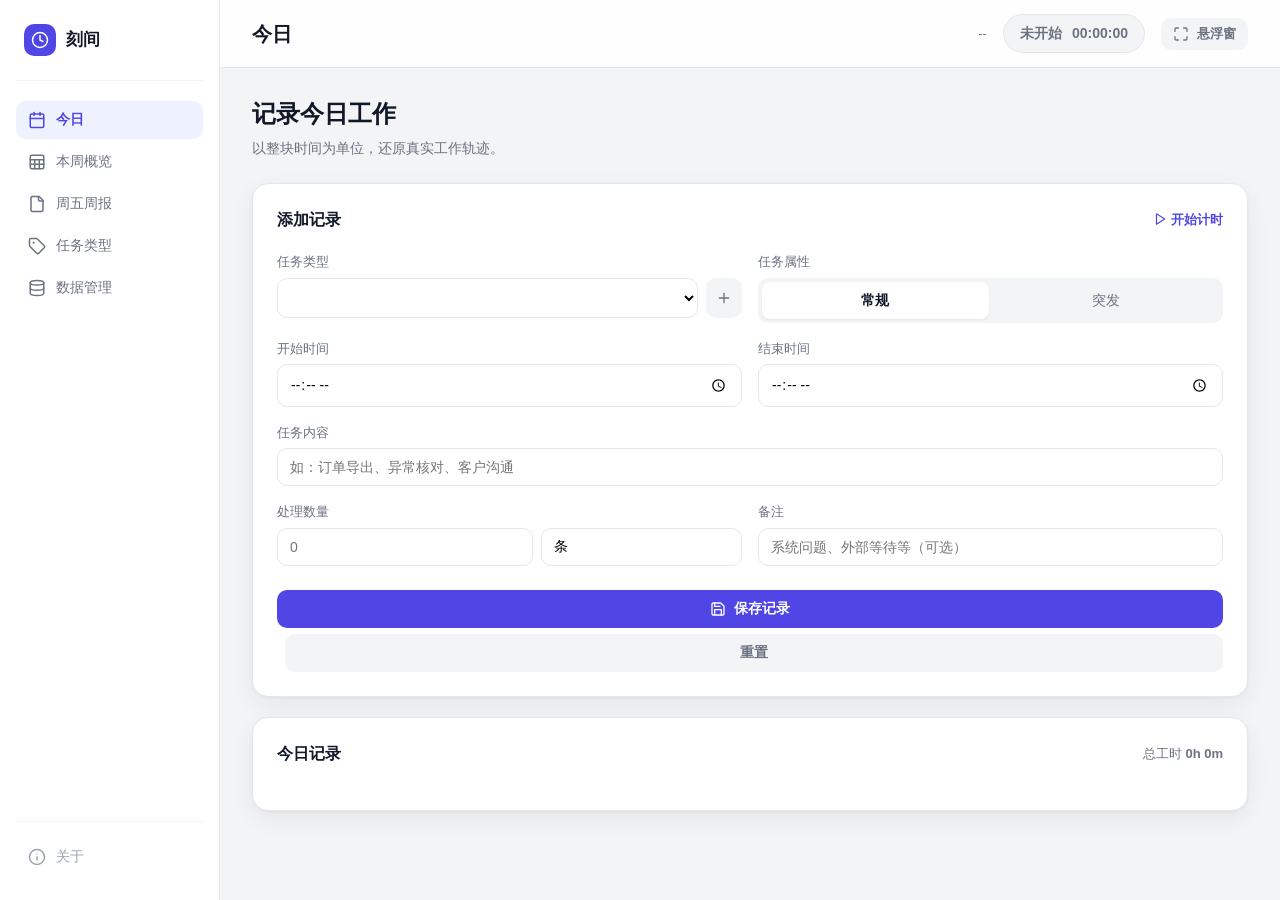
==== src/static/index.html @ fec7c6da "Initial commit: 刻间计时器 v0.1.0 with Windows/macOS build config" ====
<!DOCTYPE html>
<html lang="zh-CN">
<head>
  <meta charset="UTF-8">
  <meta name="viewport" content="width=device-width, initial-scale=1.0">
  <title>刻间计时器</title>
  <script type="importmap">
  {
    "imports": {
      "@tauri-apps/api/core": "https://unpkg.com/@tauri-apps/api@2.11.1/core.js",
      "@tauri-apps/api/event": "https://unpkg.com/@tauri-apps/api@2.11.1/event.js"
    }
  }
  </script>
  <link rel="stylesheet" href="styles.css">
</head>
<body>
<div class="app" id="app">
  <aside class="sidebar" id="mainSidebar">
    <div class="brand">
      <span class="brand-icon"><svg xmlns="http://www.w3.org/2000/svg" width="18" height="18" viewBox="0 0 24 24" fill="none" stroke="currentColor" stroke-width="2" stroke-linecap="round" stroke-linejoin="round"><circle cx="12" cy="12" r="10"/><polyline points="12 6 12 12 16 14"/></svg></span>
      <span>刻间</span>
    </div>
    <nav class="nav">
      <button class="nav-item active" data-page="today"><svg xmlns="http://www.w3.org/2000/svg" width="18" height="18" viewBox="0 0 24 24" fill="none" stroke="currentColor" stroke-width="2" stroke-linecap="round" stroke-linejoin="round" class="lucide"><rect width="18" height="18" x="3" y="4" rx="2" ry="2"/><line x1="16" x2="16" y1="2" y2="6"/><line x1="8" x2="8" y1="2" y2="6"/><line x1="3" x2="21" y1="10" y2="10"/></svg>今日</button>
      <button class="nav-item" data-page="week"><svg xmlns="http://www.w3.org/2000/svg" width="18" height="18" viewBox="0 0 24 24" fill="none" stroke="currentColor" stroke-width="2" stroke-linecap="round" stroke-linejoin="round" class="lucide"><rect width="18" height="18" x="3" y="3" rx="2" ry="2"/><line x1="3" x2="21" y1="9" y2="9"/><line x1="3" x2="21" y1="15" y2="15"/><line x1="9" x2="9" y1="9" y2="21"/><line x1="15" x2="15" y1="9" y2="21"/></svg>本周概览</button>
      <button class="nav-item" data-page="report"><svg xmlns="http://www.w3.org/2000/svg" width="18" height="18" viewBox="0 0 24 24" fill="none" stroke="currentColor" stroke-width="2" stroke-linecap="round" stroke-linejoin="round" class="lucide"><path d="M15 2H6a2 2 0 0 0-2 2v16a2 2 0 0 0 2 2h12a2 2 0 0 0 2-2V7Z"/><path d="M14 2v4a2 2 0 0 0 2 2h4"/></svg>周五周报</button>
      <button class="nav-item" data-page="types"><svg xmlns="http://www.w3.org/2000/svg" width="18" height="18" viewBox="0 0 24 24" fill="none" stroke="currentColor" stroke-width="2" stroke-linecap="round" stroke-linejoin="round" class="lucide"><path d="M12.586 2.586A2 2 0 0 0 11.172 2H4a2 2 0 0 0-2 2v7.172a2 2 0 0 0 .586 1.414l8.704 8.704a2.426 2.426 0 0 0 3.42 0l6.58-6.58a2.426 2.426 0 0 0 0-3.42z"/><circle cx="7.5" cy="7.5" r=".5" fill="currentColor"/></svg>任务类型</button>
      <button class="nav-item" data-page="data"><svg xmlns="http://www.w3.org/2000/svg" width="18" height="18" viewBox="0 0 24 24" fill="none" stroke="currentColor" stroke-width="2" stroke-linecap="round" stroke-linejoin="round" class="lucide"><ellipse cx="12" cy="5" rx="9" ry="3"/><path d="M3 5V19A9 3 0 0 0 21 19V5"/><path d="M3 12A9 3 0 0 0 21 12"/></svg>数据管理</button>
    </nav>
    <div style="margin-top:auto;padding-top:16px;border-top:1px solid var(--border-light);">
      <button class="nav-item" data-page="about" style="color:var(--text-tertiary);"><svg xmlns="http://www.w3.org/2000/svg" width="18" height="18" viewBox="0 0 24 24" fill="none" stroke="currentColor" stroke-width="2" stroke-linecap="round" stroke-linejoin="round" class="lucide"><circle cx="12" cy="12" r="10"/><path d="M12 16v-4"/><path d="M12 8h.01"/></svg>关于</button>
    </div>
  </aside>

  <main class="main" id="mainContent">
    <header class="topbar">
      <div class="topbar-left" id="pageTitle">今日</div>
      <div class="topbar-right">
        <div id="dateDisplay">--</div>
        <div class="active-timer idle" id="activeTimer">
          <span id="activeTask">未开始</span>
          <span class="time" id="activeTime">00:00:00</span>
        </div>
        <button class="btn btn-secondary btn-sm" id="openFloatBtn"><svg xmlns="http://www.w3.org/2000/svg" width="14" height="14" viewBox="0 0 24 24" fill="none" stroke="currentColor" stroke-width="2" stroke-linecap="round" stroke-linejoin="round"><path d="M8 3H5a2 2 0 0 0-2 2v3"/><path d="M21 8V5a2 2 0 0 0-2-2h-3"/><path d="M3 16v3a2 2 0 0 0 2 2h3"/><path d="M16 21h3a2 2 0 0 0 2-2v-3"/></svg>悬浮窗</button>
      </div>
    </header>

    <div class="content" id="contentArea">
      <section id="page-today">
        <div class="page-title">记录今日工作</div>
        <div class="page-subtitle">以整块时间为单位，还原真实工作轨迹。</div>

        <div class="card">
          <div class="card-header">
            <div class="card-title">添加记录</div>
            <span class="card-action" id="quickStartBtn"><svg xmlns="http://www.w3.org/2000/svg" width="14" height="14" viewBox="0 0 24 24" fill="none" stroke="currentColor" stroke-width="2" stroke-linecap="round" stroke-linejoin="round" style="display:inline;vertical-align:-2px;"><polygon points="6 3 20 12 6 21 6 3"/></svg> 开始计时</span>
          </div>
          <form id="entryForm">
            <input type="hidden" id="entryId">
            <div class="form-grid">
              <div class="form-group">
                <label>任务类型</label>
                <div class="type-select-wrapper">
                  <select id="taskType"></select>
                  <input type="text" id="inlineTypeInput" class="hidden" placeholder="新类型，回车保存">
                  <button type="button" class="btn btn-secondary btn-sm" id="addTypeInlineBtn" title="新增类型"><svg xmlns="http://www.w3.org/2000/svg" width="14" height="14" viewBox="0 0 24 24" fill="none" stroke="currentColor" stroke-width="2" stroke-linecap="round" stroke-linejoin="round"><path d="M5 12h14"/><path d="M12 5v14"/></svg></button>
                </div>
              </div>
              <div class="form-group">
                <label>任务属性</label>
                <div class="nature-toggle">
                  <input type="radio" name="nature" id="nature-routine" value="常规" checked>
                  <label for="nature-routine">常规</label>
                  <input type="radio" name="nature" id="nature-urgent" value="突发">
                  <label for="nature-urgent">突发</label>
                </div>
              </div>
              <div class="form-group">
                <label>开始时间</label>
                <input type="time" id="startTime">
              </div>
              <div class="form-group">
                <label>结束时间</label>
                <input type="time" id="endTime">
              </div>
              <div class="form-group full">
                <label>任务内容</label>
                <input type="text" id="content" placeholder="如：订单导出、异常核对、客户沟通">
              </div>
              <div class="form-group">
                <label>处理数量</label>
                <div class="input-row">
                  <input type="number" id="quantity" placeholder="0" min="0">
                  <input type="text" id="unit" class="small" placeholder="条/单/件" value="条">
                </div>
              </div>
              <div class="form-group">
                <label>备注</label>
                <input type="text" id="note" placeholder="系统问题、外部等待等（可选）">
              </div>
              <div class="form-group full" style="margin-top:8px;">
                <button type="submit" class="btn btn-primary"><svg xmlns="http://www.w3.org/2000/svg" width="16" height="16" viewBox="0 0 24 24" fill="none" stroke="currentColor" stroke-width="2" stroke-linecap="round" stroke-linejoin="round"><path d="M19 21H5a2 2 0 0 1-2-2V5a2 2 0 0 1 2-2h11l5 5v11a2 2 0 0 1-2 2z"/><polyline points="17 21 17 13 7 13 7 21"/><polyline points="7 3 7 8 15 8"/></svg>保存记录</button>
                <button type="button" class="btn btn-secondary" id="resetBtn" style="margin-left:8px;">重置</button>
              </div>
            </div>
          </form>
        </div>

        <div class="card">
          <div class="card-header">
            <div class="card-title">今日记录</div>
            <div style="font-size:13px;color:var(--text-secondary);">总工时 <strong id="totalHours">0h 0m</strong></div>
          </div>
          <div id="todayList"></div>
        </div>
      </section>

      <section id="page-week" class="hidden">
        <div class="page-title">本周概览</div>
        <div class="page-subtitle">周一到周日的任务分布与总工时。</div>
        <div class="week-grid" id="weekGrid"></div>
      </section>

      <section id="page-report" class="hidden">
        <div class="page-title">周五周报</div>
        <div class="page-subtitle">自动生成按时间段 + 任务内容 + 处理数量的统计文本。</div>
        <div class="card">
          <div class="card-header">
            <div class="card-title">本周报告</div>
            <button class="btn btn-secondary btn-sm" id="copyReportBtn"><svg xmlns="http://www.w3.org/2000/svg" width="14" height="14" viewBox="0 0 24 24" fill="none" stroke="currentColor" stroke-width="2" stroke-linecap="round" stroke-linejoin="round"><rect width="14" height="14" x="8" y="8" rx="2" ry="2"/><path d="M4 16c-1.1 0-2-.9-2-2V4a2 2 0 0 1 2-2h10a2 2 0 0 1 2 2"/></svg>复制文本</button>
          </div>
          <div class="report-box" id="reportText">暂无数据</div>
        </div>
      </section>

      <section id="page-types" class="hidden">
        <div class="page-title">任务类型</div>
        <div class="page-subtitle">自定义你常用的任务分类。</div>
        <div class="card">
          <div class="card-header">
            <div class="card-title">已定义类型</div>
          </div>
          <div class="type-list" id="typeList"></div>
          <div class="form-grid" style="grid-template-columns: 1fr auto; align-items: end;">
            <div class="form-group">
              <label>新增类型</label>
              <input type="text" id="newType" placeholder="输入后按回车或点击添加">
            </div>
            <button class="btn btn-primary" id="addTypeBtn" style="height:40px;"><svg xmlns="http://www.w3.org/2000/svg" width="14" height="14" viewBox="0 0 24 24" fill="none" stroke="currentColor" stroke-width="2" stroke-linecap="round" stroke-linejoin="round"><path d="M5 12h14"/><path d="M12 5v14"/></svg>添加</button>
          </div>
        </div>
      </section>

      <section id="page-data" class="hidden">
        <div class="page-title">数据管理</div>
        <div class="page-subtitle">数据保存在本地，可随时导出备份或导入恢复。</div>
        <div class="card">
          <div class="card-title" style="margin-bottom:16px;">备份与恢复</div>
          <div class="flex gap-2">
            <button class="btn btn-secondary" id="exportBtn"><svg xmlns="http://www.w3.org/2000/svg" width="14" height="14" viewBox="0 0 24 24" fill="none" stroke="currentColor" stroke-width="2" stroke-linecap="round" stroke-linejoin="round"><path d="M21 15v4a2 2 0 0 1-2 2H5a2 2 0 0 1-2-2v-4"/><polyline points="7 10 12 15 17 10"/><line x1="12" x2="12" y1="15" y2="3"/></svg>导出 JSON</button>
            <button class="btn btn-secondary" id="importBtn"><svg xmlns="http://www.w3.org/2000/svg" width="14" height="14" viewBox="0 0 24 24" fill="none" stroke="currentColor" stroke-width="2" stroke-linecap="round" stroke-linejoin="round"><path d="M21 15v4a2 2 0 0 1-2 2H5a2 2 0 0 1-2-2v-4"/><polyline points="17 8 12 3 7 8"/><line x1="12" x2="12" y1="3" y2="15"/></svg>导入 JSON</button>
            <button class="btn btn-danger" id="clearBtn"><svg xmlns="http://www.w3.org/2000/svg" width="14" height="14" viewBox="0 0 24 24" fill="none" stroke="currentColor" stroke-width="2" stroke-linecap="round" stroke-linejoin="round"><path d="M3 6h18"/><path d="M19 6v14c0 1-1 2-2 2H7c-1 0-2-1-2-2V6"/><path d="M8 6V4c0-1 1-2 2-2h4c1 0 2 1 2 2v2"/></svg>清空数据</button>
          </div>
          <input type="file" id="importFile" accept=".json" class="hidden">
          <p style="margin-top:16px;font-size:13px;color:var(--text-secondary);">导出文件包含所有历史记录和任务类型配置。</p>
        </div>
      </section>

      <section id="page-about" class="hidden">
        <div class="page-title">关于</div>
        <div class="page-subtitle">工作卡点计时器 · Tauri 桌面版</div>
        <div class="card" style="font-size:14px;color:var(--text-secondary);line-height:1.8;">
          <p>用于记录每日任务处理时间，每周五下班前生成统计报告。</p>
          <p style="margin-top:12px;">数据保存在本地应用数据目录。</p>
        </div>
      </section>
    </div>
  </main>
</div>

<div class="float-app hidden" id="floatApp">
  <div class="float-header">
    <span class="float-title">Timer</span>
    <div class="float-controls">
      <button class="icon-btn" id="floatPinBtn" title="固定在桌面"><svg xmlns="http://www.w3.org/2000/svg" width="14" height="14" viewBox="0 0 24 24" fill="none" stroke="currentColor" stroke-width="2" stroke-linecap="round" stroke-linejoin="round"><line x1="12" x2="12" y1="17" y2="22"/><path d="M5 17h14v-1.76a2 2 0 0 0-1.11-1.79l-1.78-.9A2 2 0 0 1 15 10.76V6h1a2 2 0 0 0 0-4H8a2 2 0 0 0 0 4h1v4.76a2 2 0 0 1-1.11 1.79l-1.78.9A2 2 0 0 0 5 15.24Z"/></svg></button>
      <button class="icon-btn" id="floatSettingBtn" title="设置"><svg xmlns="http://www.w3.org/2000/svg" width="14" height="14" viewBox="0 0 24 24" fill="none" stroke="currentColor" stroke-width="2" stroke-linecap="round" stroke-linejoin="round"><path d="M12.22 2h-.44a2 2 0 0 0-2 2v.18a2 2 0 0 1-1 1.73l-.43.25a2 2 0 0 1-2 0l-.15-.08a2 2 0 0 0-2.73.73l-.22.38a2 2 0 0 0 .73 2.73l.15.1a2 2 0 0 1 1 1.72v.51a2 2 0 0 1-1 1.74l-.15.09a2 2 0 0 0-.73 2.73l.22.38a2 2 0 0 0 2.73.73l.15-.08a2 2 0 0 1 2 0l.43.25a2 2 0 0 1 1 1.73V20a2 2 0 0 0 2 2h.44a2 2 0 0 0 2-2v-.18a2 2 0 0 1 1-1.73l.43-.25a2 2 0 0 1 2 0l.15.08a2 2 0 0 0 2.73-.73l.22-.39a2 2 0 0 0-.73-2.73l-.15-.08a2 2 0 0 1-1-1.74v-.47a2 2 0 0 1 1-1.74l.15-.09a2 2 0 0 0 .73-2.73l-.22-.38a2 2 0 0 0-2.73-.73l-.15.08a2 2 0 0 1-2 0l-.43-.25a2 2 0 0 1-1-1.73V4a2 2 0 0 0-2-2z"/><circle cx="12" cy="12" r="3"/></svg></button>
      <button class="icon-btn" id="floatCloseBtn" title="关闭"><svg xmlns="http://www.w3.org/2000/svg" width="14" height="14" viewBox="0 0 24 24" fill="none" stroke="currentColor" stroke-width="2" stroke-linecap="round" stroke-linejoin="round"><path d="M18 6 6 18"/><path d="m6 6 12 12"/></svg></button>
    </div>
  </div>
  <div class="float-body">
    <div>
      <div class="float-task" id="floatingTask">未开始</div>
      <div class="float-type" id="floatingType">选择任务后点击开始</div>
    </div>
    <div class="float-time" id="floatingTime">00:00:00</div>
  </div>
  <div class="float-actions">
    <button class="btn btn-success" id="floatingStart"><svg xmlns="http://www.w3.org/2000/svg" width="14" height="14" viewBox="0 0 24 24" fill="none" stroke="currentColor" stroke-width="2" stroke-linecap="round" stroke-linejoin="round"><polygon points="6 3 20 12 6 21 6 3"/></svg>开始</button>
    <button class="btn btn-secondary" id="floatingStop" disabled><svg xmlns="http://www.w3.org/2000/svg" width="14" height="14" viewBox="0 0 24 24" fill="none" stroke="currentColor" stroke-width="2" stroke-linecap="round" stroke-linejoin="round"><rect width="14" height="14" x="5" y="5" rx="2"/></svg>结束</button>
  </div>
  <div class="float-extras">
    <div class="float-extra-row">
      <label>透明度</label>
      <input type="range" id="opacitySlider" min="30" max="100" value="96">
      <span id="opacityValue">96%</span>
    </div>
    <div class="float-extra-row">
      <label for="edgeDockToggleMain">贴边隐藏</label>
      <input type="checkbox" id="edgeDockToggleMain">
    </div>
  </div>
</div>

<script type="module" src="app.js"></script>
</body>
</html>
---- src/static/styles.css ----
:root {
  --bg: #f3f4f6;
  --surface: #ffffff;
  --text: #111827;
  --text-secondary: #6b7280;
  --text-tertiary: #9ca3af;
  --border: #e5e7eb;
  --border-light: #f3f4f6;
  --primary: #4f46e5;
  --primary-light: #eef2ff;
  --primary-hover: #4338ca;
  --success: #10b981;
  --success-light: #ecfdf5;
  --warning: #f59e0b;
  --warning-light: #fffbeb;
  --danger: #ef4444;
  --danger-light: #fef2f2;
  --radius: 16px;
  --radius-sm: 10px;
  --shadow: 0 1px 3px rgba(0,0,0,0.04), 0 8px 24px rgba(0,0,0,0.06);
  --shadow-float: 0 4px 20px rgba(0,0,0,0.12);
  --sidebar-width: 220px;
  --topbar-height: 68px;
}
* { box-sizing: border-box; }
html, body { height: 100%; }
body {
  margin: 0;
  font-family: -apple-system, BlinkMacSystemFont, "SF Pro Display", "Segoe UI", Roboto, "PingFang SC", "Microsoft YaHei", sans-serif;
  background: var(--bg);
  color: var(--text);
  line-height: 1.5;
  -webkit-font-smoothing: antialiased;
}

.app { display: flex; min-height: 100vh; }
.sidebar {
  width: var(--sidebar-width);
  background: var(--surface);
  border-right: 1px solid var(--border);
  padding: 24px 16px;
  display: flex;
  flex-direction: column;
  position: fixed;
  top: 0; left: 0; bottom: 0;
  z-index: 100;
}
.brand {
  display: flex; align-items: center; gap: 10px;
  font-size: 17px; font-weight: 700;
  padding: 0 8px 24px;
  border-bottom: 1px solid var(--border-light);
}
.brand-icon {
  width: 32px; height: 32px;
  background: var(--primary);
  border-radius: 10px;
  display: inline-flex; align-items: center; justify-content: center;
  color: #fff;
}
.nav { margin-top: 20px; display: flex; flex-direction: column; gap: 4px; flex: 1; }
.nav-item {
  display: flex; align-items: center; gap: 10px;
  padding: 10px 12px;
  border-radius: var(--radius-sm);
  color: var(--text-secondary);
  font-size: 14px;
  cursor: pointer;
  border: none; background: transparent;
  width: 100%;
  transition: all 0.15s ease;
}
.nav-item:hover { background: var(--bg); color: var(--text); }
.nav-item.active { background: var(--primary-light); color: var(--primary); font-weight: 600; }
.nav-item svg { width: 18px; height: 18px; }

.main {
  flex: 1;
  margin-left: var(--sidebar-width);
  display: flex;
  flex-direction: column;
}
.topbar {
  height: var(--topbar-height);
  background: rgba(255,255,255,0.85);
  backdrop-filter: blur(12px);
  border-bottom: 1px solid var(--border);
  display: flex; align-items: center; justify-content: space-between;
  padding: 0 32px;
  position: sticky; top: 0;
  z-index: 90;
}
.topbar-left { font-size: 20px; font-weight: 700; }
.topbar-right { display: flex; align-items: center; gap: 16px; color: var(--text-secondary); font-size: 13px; }
.active-timer {
  display: flex; align-items: center; gap: 10px;
  background: var(--success-light);
  border: 1px solid #d1fae5;
  color: var(--success);
  padding: 8px 16px;
  border-radius: 999px;
  font-weight: 600;
  font-size: 14px;
  cursor: pointer;
}
.active-timer.idle { background: var(--bg); border-color: var(--border); color: var(--text-secondary); }
.active-timer .time { font-variant-numeric: tabular-nums; }

.content {
  flex: 1;
  padding: 28px 32px 40px;
  max-width: 1100px;
}
.page-title { font-size: 24px; font-weight: 700; margin-bottom: 6px; }
.page-subtitle { color: var(--text-secondary); font-size: 14px; margin-bottom: 24px; }

.card {
  background: var(--surface);
  border: 1px solid var(--border);
  border-radius: var(--radius);
  box-shadow: var(--shadow);
  padding: 24px;
  margin-bottom: 20px;
}
.card-header {
  display: flex; align-items: center; justify-content: space-between;
  margin-bottom: 20px;
}
.card-title { font-size: 16px; font-weight: 700; }
.card-action { font-size: 13px; color: var(--primary); cursor: pointer; font-weight: 600; }

.form-grid {
  display: grid;
  grid-template-columns: 1fr 1fr;
  gap: 16px;
}
.form-group { display: flex; flex-direction: column; gap: 6px; }
.form-group.full { grid-column: 1 / -1; }
label { font-size: 13px; font-weight: 500; color: var(--text-secondary); }
input, select, textarea {
  padding: 10px 12px;
  border: 1px solid var(--border);
  border-radius: var(--radius-sm);
  font-size: 14px;
  font-family: inherit;
  background: #fff;
  transition: border-color 0.15s, box-shadow 0.15s;
}
input:focus, select:focus, textarea:focus {
  outline: none;
  border-color: var(--primary);
  box-shadow: 0 0 0 3px var(--primary-light);
}
.input-row { display: flex; gap: 8px; }
.input-row input { flex: 1; }
.input-row input.small { flex: 0 0 80px; }
.type-select-wrapper { display: flex; gap: 8px; }
.type-select-wrapper select { flex: 1; }
.type-select-wrapper input { flex: 1; }
.type-select-wrapper .btn { padding: 0 10px; height: 40px; }
.nature-toggle {
  display: flex;
  background: var(--bg);
  border-radius: var(--radius-sm);
  padding: 4px;
  gap: 4px;
}
.nature-toggle label {
  flex: 1;
  text-align: center;
  padding: 8px;
  border-radius: 8px;
  cursor: pointer;
  font-size: 14px;
  color: var(--text-secondary);
  transition: all 0.15s;
}
.nature-toggle input { display: none; }
.nature-toggle input:checked + label {
  background: #fff;
  color: var(--text);
  font-weight: 600;
  box-shadow: 0 1px 2px rgba(0,0,0,0.06);
}

.btn {
  display: inline-flex; align-items: center; justify-content: center; gap: 8px;
  padding: 10px 18px;
  border-radius: var(--radius-sm);
  border: none;
  font-size: 14px;
  font-weight: 600;
  cursor: pointer;
  transition: all 0.15s;
}
.btn-primary { background: var(--primary); color: #fff; }
.btn-primary:hover { background: var(--primary-hover); }
.btn-success { background: var(--success); color: #fff; }
.btn-success:hover { filter: brightness(0.95); }
.btn-secondary { background: var(--bg); color: var(--text-secondary); }
.btn-secondary:hover { background: var(--border-light); color: var(--text); }
.btn-ghost { background: transparent; color: var(--text-secondary); }
.btn-ghost:hover { background: var(--bg); }
.btn-danger { background: var(--danger-light); color: var(--danger); }
.btn-danger:hover { background: #fee2e2; }
.btn-sm { padding: 7px 12px; font-size: 13px; }
.btn svg { width: 16px; height: 16px; }
.btn:disabled { opacity: 0.5; cursor: not-allowed; }

.entry-list { display: flex; flex-direction: column; gap: 12px; }
.entry {
  display: flex; align-items: center; gap: 16px;
  padding: 16px;
  border: 1px solid var(--border);
  border-radius: var(--radius);
  background: #fff;
  transition: box-shadow 0.15s, transform 0.1s;
}
.entry:hover { box-shadow: var(--shadow); }
.entry-time {
  font-size: 14px;
  color: var(--text-secondary);
  font-variant-numeric: tabular-nums;
  min-width: 95px;
}
.entry-main { flex: 1; }
.entry-title { font-weight: 600; font-size: 15px; margin-bottom: 4px; }
.entry-desc { font-size: 13px; color: var(--text-secondary); }
.entry-tags { display: flex; gap: 8px; margin-top: 8px; }
.tag {
  display: inline-flex; align-items: center; gap: 4px;
  font-size: 12px; font-weight: 600;
  padding: 4px 10px;
  border-radius: 999px;
}
.tag-type { background: var(--primary-light); color: var(--primary); }
.tag-routine { background: #f3f4f6; color: var(--text-secondary); }
.tag-urgent { background: var(--warning-light); color: #b45309; }
.tag-qty { background: var(--success-light); color: #047857; }
.entry-actions { display: flex; gap: 6px; }
.icon-btn {
  width: 32px; height: 32px;
  border: none; background: transparent;
  border-radius: 8px;
  color: var(--text-tertiary);
  cursor: pointer;
  display: inline-flex; align-items: center; justify-content: center;
}
.icon-btn:hover { background: var(--bg); color: var(--text); }
.icon-btn.active { background: var(--primary-light); color: var(--primary); }

.empty {
  text-align: center;
  padding: 48px 20px;
  color: var(--text-secondary);
}
.empty-icon {
  width: 56px; height: 56px;
  border-radius: 16px;
  background: var(--bg);
  display: inline-flex; align-items: center; justify-content: center;
  margin-bottom: 16px;
  color: var(--text-tertiary);
}
.empty-title { font-weight: 600; color: var(--text); margin-bottom: 6px; }
.empty-desc { font-size: 13px; }

.type-list { display: flex; flex-wrap: wrap; gap: 10px; margin-bottom: 16px; }
.type-chip {
  display: inline-flex; align-items: center; gap: 8px;
  padding: 8px 14px;
  background: var(--bg);
  border-radius: 999px;
  font-size: 14px;
  font-weight: 500;
}
.type-chip .remove {
  width: 18px; height: 18px;
  border-radius: 50%;
  border: none; background: transparent;
  color: var(--text-tertiary);
  cursor: pointer;
  display: inline-flex; align-items: center; justify-content: center;
}
.type-chip .remove:hover { background: var(--border); color: var(--danger); }

.week-grid { display: grid; grid-template-columns: repeat(7, 1fr); gap: 12px; }
.day-card {
  background: var(--surface);
  border: 1px solid var(--border);
  border-radius: var(--radius);
  padding: 16px;
  min-height: 140px;
}
.day-card.today { border-color: var(--primary); box-shadow: 0 0 0 3px var(--primary-light); }
.day-name { font-size: 12px; font-weight: 600; color: var(--text-secondary); text-transform: uppercase; letter-spacing: 0.5px; margin-bottom: 4px; }
.day-date { font-size: 20px; font-weight: 700; margin-bottom: 12px; }
.day-hours { font-size: 13px; color: var(--text-secondary); margin-bottom: 8px; }
.day-task { font-size: 12px; color: var(--text-tertiary); margin-bottom: 4px; white-space: nowrap; overflow: hidden; text-overflow: ellipsis; }

.report-box {
  background: #f9fafb;
  border: 1px solid var(--border);
  border-radius: var(--radius);
  padding: 24px;
  font-size: 14px;
  line-height: 1.8;
  white-space: pre-wrap;
  font-family: ui-monospace, SFMono-Regular, "SF Mono", Menlo, Consolas, monospace;
}

.hidden { display: none !important; }
.mt-4 { margin-top: 16px; }
.flex { display: flex; }
.gap-2 { gap: 8px; }

/* Float window */
.float-app {
  width: 100vw;
  height: 100vh;
  background: rgba(255,255,255,0.72);
  backdrop-filter: blur(18px) saturate(180%);
  -webkit-backdrop-filter: blur(18px) saturate(180%);
  border-radius: 18px;
  box-shadow: 0 12px 40px rgba(0,0,0,0.18), 0 4px 12px rgba(0,0,0,0.12), inset 0 0 0 1px rgba(255,255,255,0.4);
  display: flex;
  flex-direction: column;
  padding: 14px;
  overflow: hidden;
}
body.float-mode { background: transparent; }
.float-header {
  display: flex; align-items: center; justify-content: space-between;
  margin-bottom: 10px;
  cursor: default;
}
.float-title { font-size: 11px; font-weight: 700; color: var(--text-tertiary); text-transform: uppercase; letter-spacing: 0.5px; }
.float-controls .icon-btn { width: 24px; height: 24px; }
.float-body {
  display: flex; align-items: center; justify-content: space-between;
  gap: 12px;
  flex: 1;
}
.float-task { font-weight: 600; font-size: 15px; }
.float-type { font-size: 12px; color: var(--text-tertiary); margin-top: 2px; }
.float-time { font-size: 26px; font-weight: 700; font-variant-numeric: tabular-nums; color: var(--text); }
.float-actions { display: flex; gap: 8px; margin-top: 12px; }
.float-actions .btn { flex: 1; padding: 8px 12px; font-size: 13px; }
.float-extras {
  margin-top: 10px;
  padding-top: 8px;
  border-top: 1px solid rgba(0,0,0,0.06);
}
.float-extra-row {
  display: flex; align-items: center; gap: 8px;
  margin-bottom: 8px;
}
.float-extra-row:last-child { margin-bottom: 0; }
.float-extra-row label {
  font-size: 12px;
  color: var(--text-secondary);
  white-space: nowrap;
  min-width: 48px;
}
.float-extra-row input[type="range"] { flex: 1; }
.float-extra-row input[type="checkbox"] {
  width: 16px; height: 16px;
  accent-color: var(--primary);
  cursor: pointer;
}
.float-extra-row #opacityValue { font-size: 12px; color: var(--text-secondary); min-width: 36px; text-align: right; }
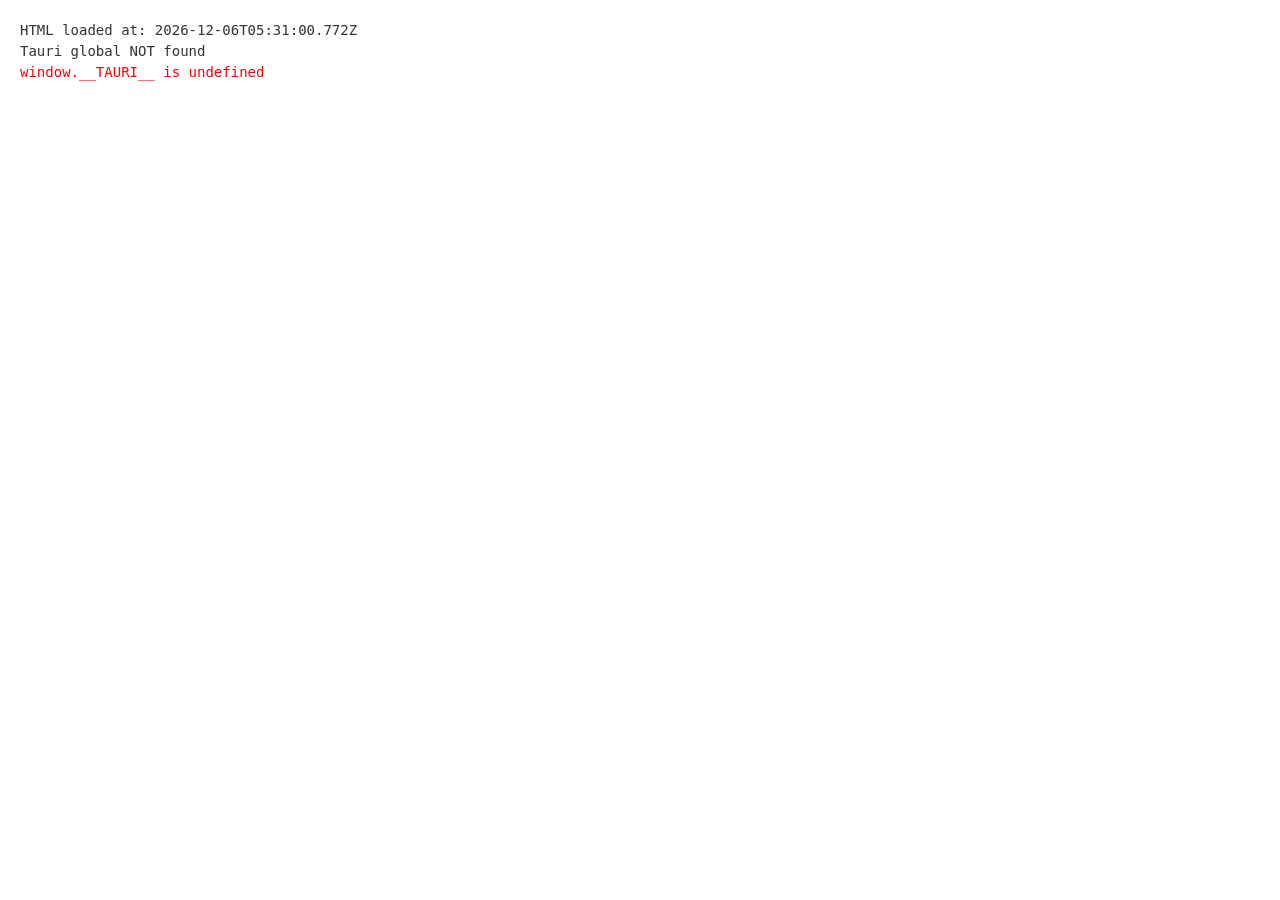
==== commit 62137313: "debug: add diagnostic overlay to debug Windows white screen" ====
--- a/src/static/index.html
+++ b/src/static/index.html
@@ -4,14 +4,6 @@
   <meta charset="UTF-8">
   <meta name="viewport" content="width=device-width, initial-scale=1.0">
   <title>刻间计时器</title>
-  <script type="importmap">
-  {
-    "imports": {
-      "@tauri-apps/api/core": "https://unpkg.com/@tauri-apps/api@2.11.1/core.js",
-      "@tauri-apps/api/event": "https://unpkg.com/@tauri-apps/api@2.11.1/event.js"
-    }
-  }
-  </script>
   <link rel="stylesheet" href="styles.css">
 </head>
 <body>
@@ -212,6 +204,36 @@
   </div>
 </div>
 
+<div id="diag" style="position:fixed;top:0;left:0;width:100%;height:100%;background:#fff;color:#333;padding:20px;font-family:monospace;font-size:14px;z-index:99999;overflow:auto;">
+  <div>HTML loaded at: <span id="diag-time"></span></div>
+  <div id="diag-tauri">Checking Tauri...</div>
+  <div id="diag-invoke"></div>
+  <div id="diag-error" style="color:red;white-space:pre-wrap;"></div>
+</div>
+<script>
+  document.getElementById('diag-time').textContent = new Date().toISOString();
+  try {
+    if (window.__TAURI__) {
+      document.getElementById('diag-tauri').textContent = 'Tauri global found. core=' + (window.__TAURI__.core ? 'yes' : 'no');
+      if (window.__TAURI__.core && window.__TAURI__.core.invoke) {
+        window.__TAURI__.core.invoke('load_data').then(d => {
+          document.getElementById('diag-invoke').textContent = 'invoke(load_data) OK. entries=' + (d.entries ? d.entries.length : 'n/a');
+          setTimeout(() => { var el = document.getElementById('diag'); if(el) el.style.display='none'; }, 2000);
+        }).catch(e => {
+          document.getElementById('diag-error').textContent = 'invoke error: ' + (e.message || e);
+        });
+      } else {
+        document.getElementById('diag-error').textContent = 'Tauri core.invoke not available';
+      }
+    } else {
+      document.getElementById('diag-tauri').textContent = 'Tauri global NOT found';
+      document.getElementById('diag-error').textContent = 'window.__TAURI__ is undefined';
+    }
+  } catch(e) {
+    document.getElementById('diag-error').textContent = 'Exception: ' + (e && e.stack ? e.stack : e);
+  }
+</script>
+
 <script type="module" src="app.js"></script>
 </body>
 </html>
